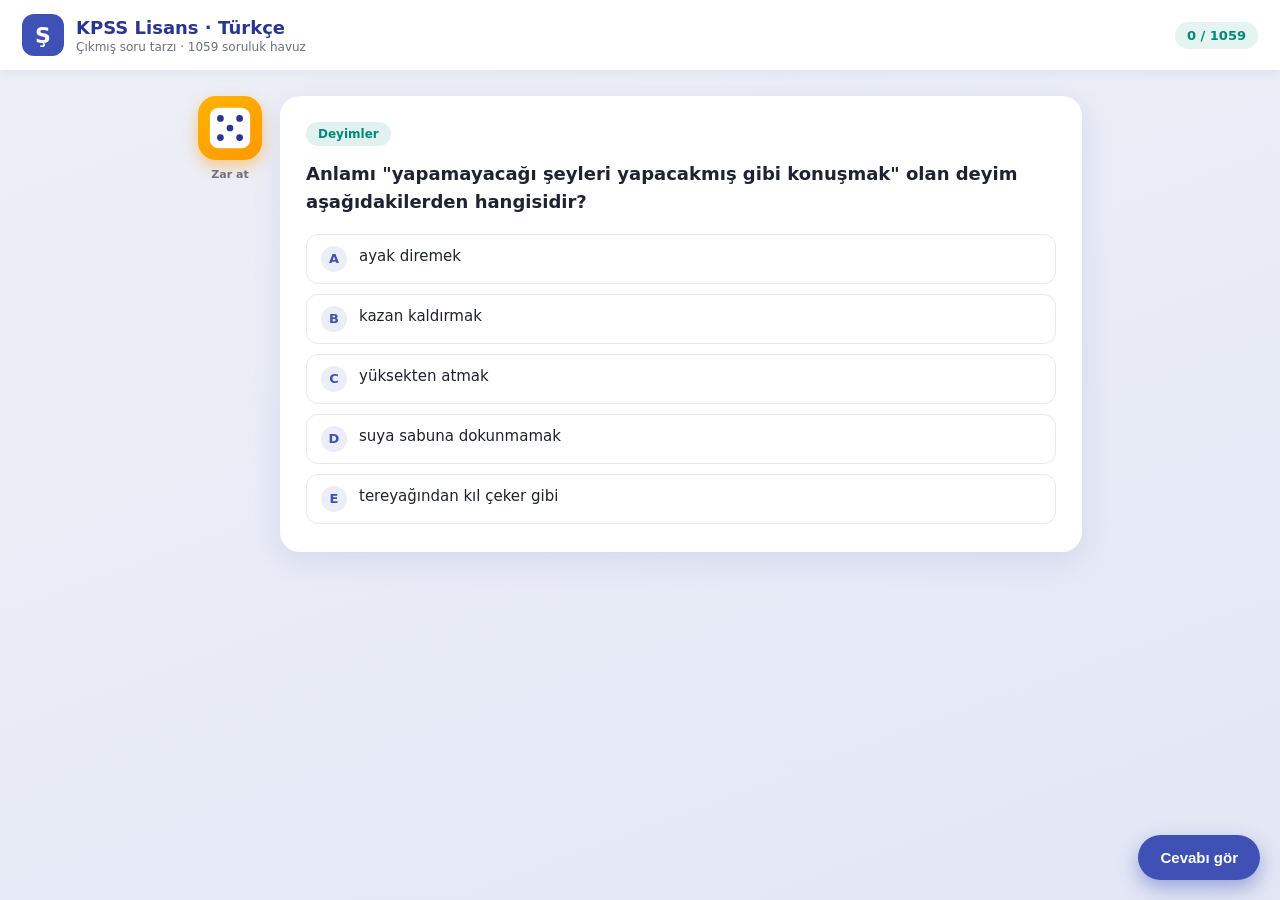
==== index.html @ cc01cf5a "Android uygulamasını KPSS Türkçe web sitesine çevir, havuzu 1059 soruya çıkar - Android/Gradle proje" ====
<!DOCTYPE html>
<html lang="tr">
<head>
  <meta charset="UTF-8" />
  <meta name="viewport" content="width=device-width, initial-scale=1.0" />
  <title>KPSS Türkçe — Çıkmış Soru Pratiği</title>
  <meta name="description" content="KPSS Lisans Türkçe için rastgele soru pratiği. Zara bas, yeni soru gelsin; cevabı sağ alt köşeden gör." />
  <link rel="preconnect" href="https://fonts.googleapis.com" />
  <link rel="stylesheet" href="style.css" />
  <link rel="icon" href="data:image/svg+xml,%3Csvg xmlns='http://www.w3.org/2000/svg' viewBox='0 0 100 100'%3E%3Crect width='100' height='100' rx='20' fill='%233f51b5'/%3E%3Ctext x='50' y='68' font-size='56' text-anchor='middle' fill='white' font-family='Arial'%3EŞ%3C/text%3E%3C/svg%3E" />
</head>
<body>
  <header class="topbar">
    <div class="brand">
      <span class="logo">Ş</span>
      <div>
        <h1>KPSS Lisans · Türkçe</h1>
        <p id="poolInfo">Çıkmış soru tarzı pratik</p>
      </div>
    </div>
    <div class="counter" id="counter" title="Çözülen soru / havuz">0 / 0</div>
  </header>

  <main class="stage">
    <!-- SOL: rastgele soru getiren zar -->
    <div class="dice-zone">
      <button id="diceBtn" class="dice" aria-label="Rastgele yeni soru">
        <svg viewBox="0 0 100 100" class="dice-svg" aria-hidden="true">
          <rect x="8" y="8" width="84" height="84" rx="18" />
          <circle class="pip" cx="30" cy="30" r="7" />
          <circle class="pip" cx="50" cy="50" r="7" />
          <circle class="pip" cx="70" cy="30" r="7" />
          <circle class="pip" cx="30" cy="70" r="7" />
          <circle class="pip" cx="70" cy="70" r="7" />
        </svg>
      </button>
      <span class="dice-label">Zar at</span>
    </div>

    <!-- ORTA: soru kartı -->
    <section class="card" id="card">
      <span class="topic" id="topic">—</span>
      <p class="question" id="questionText">Sorular yükleniyor…</p>
      <ul class="options" id="options"></ul>
    </section>
  </main>

  <!-- SAĞ ALT: cevap köşesi -->
  <div class="answer-corner">
    <div class="answer-box" id="answerBox" hidden>
      <div class="answer-label">CEVAP</div>
      <div class="answer-letter" id="answerLetter">—</div>
      <div class="answer-explain" id="answerExplain"></div>
    </div>
    <button id="answerBtn" class="answer-btn">Cevabı gör</button>
  </div>

  <script src="app.js"></script>
</body>
</html>
---- style.css ----
:root {
  --indigo: #3f51b5;
  --indigo-dark: #283593;
  --teal: #00897b;
  --amber: #ffb300;
  --bg: #eef0f7;
  --surface: #ffffff;
  --ink: #1f2330;
  --muted: #6b7180;
  --ok: #1e9e6a;
}

* { box-sizing: border-box; }

html, body { height: 100%; }

body {
  margin: 0;
  font-family: "Segoe UI", system-ui, -apple-system, Roboto, Arial, sans-serif;
  color: var(--ink);
  background: linear-gradient(160deg, #eef0f7 0%, #e3e7f5 100%);
  min-height: 100vh;
  display: flex;
  flex-direction: column;
}

/* ---------- Üst bar ---------- */
.topbar {
  display: flex;
  align-items: center;
  justify-content: space-between;
  padding: 14px 22px;
  background: var(--surface);
  box-shadow: 0 2px 10px rgba(40, 53, 147, 0.08);
  position: sticky;
  top: 0;
  z-index: 5;
}
.brand { display: flex; align-items: center; gap: 12px; }
.logo {
  width: 42px; height: 42px;
  display: grid; place-items: center;
  background: var(--indigo);
  color: #fff;
  font-weight: 800;
  font-size: 22px;
  border-radius: 12px;
}
.topbar h1 { font-size: 18px; margin: 0; color: var(--indigo-dark); }
.topbar p { font-size: 12px; margin: 2px 0 0; color: var(--muted); }
.counter {
  font-size: 13px;
  font-weight: 700;
  color: var(--teal);
  background: rgba(0, 137, 123, 0.1);
  padding: 6px 12px;
  border-radius: 50px;
}

/* ---------- Sahne ---------- */
.stage {
  flex: 1;
  display: flex;
  align-items: flex-start;
  gap: 18px;
  width: 100%;
  max-width: 920px;
  margin: 0 auto;
  padding: 26px 18px 120px;
}

/* ---------- Zar ---------- */
.dice-zone {
  position: sticky;
  top: 90px;
  display: flex;
  flex-direction: column;
  align-items: center;
  gap: 8px;
  flex-shrink: 0;
}
.dice {
  width: 64px; height: 64px;
  border: none;
  background: linear-gradient(145deg, var(--amber), #ff9800);
  border-radius: 18px;
  cursor: pointer;
  box-shadow: 0 6px 16px rgba(255, 152, 0, 0.45);
  padding: 8px;
  transition: transform .15s ease, box-shadow .15s ease;
}
.dice:hover { box-shadow: 0 8px 22px rgba(255, 152, 0, 0.6); transform: translateY(-2px); }
.dice:active { transform: scale(.94); }
.dice-svg { width: 100%; height: 100%; }
.dice-svg rect { fill: #fff; }
.dice-svg .pip { fill: var(--indigo-dark); }
.dice.rolling { animation: roll .6s ease; }
@keyframes roll {
  0%   { transform: rotate(0)   scale(1); }
  50%  { transform: rotate(180deg) scale(1.12); }
  100% { transform: rotate(360deg) scale(1); }
}
.dice-label { font-size: 11px; font-weight: 700; color: var(--muted); }

/* ---------- Soru kartı ---------- */
.card {
  flex: 1;
  background: var(--surface);
  border-radius: 20px;
  padding: 26px 26px 28px;
  box-shadow: 0 8px 30px rgba(40, 53, 147, 0.10);
  animation: pop .25s ease;
  min-height: 220px;
}
@keyframes pop {
  from { opacity: 0; transform: translateY(8px); }
  to   { opacity: 1; transform: translateY(0); }
}
.topic {
  display: inline-block;
  font-size: 12px;
  font-weight: 700;
  color: var(--teal);
  background: rgba(0, 137, 123, 0.12);
  padding: 5px 12px;
  border-radius: 50px;
  margin-bottom: 14px;
}
.question {
  font-size: 18px;
  line-height: 1.55;
  font-weight: 600;
  margin: 0 0 18px;
  white-space: pre-line;
}
.options { list-style: none; margin: 0; padding: 0; display: grid; gap: 10px; }
.options li {
  display: flex;
  align-items: flex-start;
  gap: 12px;
  padding: 11px 14px;
  border: 1.5px solid #e6e8f2;
  border-radius: 12px;
  cursor: pointer;
  font-size: 15px;
  line-height: 1.4;
  transition: background .12s, border-color .12s;
}
.options li:hover { background: #f6f7fc; border-color: #cfd3ea; }
.options li .letter {
  flex-shrink: 0;
  width: 26px; height: 26px;
  display: grid; place-items: center;
  border-radius: 50%;
  background: rgba(63, 81, 181, 0.10);
  color: var(--indigo);
  font-weight: 800;
  font-size: 13px;
}
.options li.correct {
  background: rgba(30, 158, 106, 0.12);
  border-color: var(--ok);
}
.options li.correct .letter { background: var(--ok); color: #fff; }
.options li.wrong {
  background: rgba(214, 64, 69, 0.10);
  border-color: #d64045;
}
.options li.wrong .letter { background: #d64045; color: #fff; }

/* ---------- Cevap köşesi (sağ alt) ---------- */
.answer-corner {
  position: fixed;
  right: 20px;
  bottom: 20px;
  z-index: 6;
  display: flex;
  flex-direction: column;
  align-items: flex-end;
  gap: 10px;
}
.answer-box {
  width: min(280px, 80vw);
  background: var(--teal);
  color: #fff;
  border-radius: 16px;
  padding: 14px 16px;
  box-shadow: 0 10px 28px rgba(0, 137, 123, 0.4);
  animation: pop .2s ease;
}
.answer-label { font-size: 11px; font-weight: 700; letter-spacing: 1px; opacity: .85; }
.answer-letter { font-size: 18px; font-weight: 800; margin-top: 3px; }
.answer-explain { font-size: 13px; line-height: 1.45; margin-top: 8px; opacity: .97; }
.answer-btn {
  border: none;
  background: var(--indigo);
  color: #fff;
  font-size: 15px;
  font-weight: 700;
  padding: 14px 22px;
  border-radius: 50px;
  cursor: pointer;
  box-shadow: 0 8px 20px rgba(63, 81, 181, 0.45);
  transition: transform .12s, background .12s;
}
.answer-btn:hover { transform: translateY(-2px); }
.answer-btn:active { transform: scale(.96); }
.answer-btn.shown { background: var(--teal); box-shadow: 0 8px 20px rgba(0, 137, 123, 0.45); }

/* ---------- Mobil ---------- */
@media (max-width: 560px) {
  .stage { padding: 18px 12px 130px; gap: 10px; }
  .dice-zone { top: 78px; }
  .dice { width: 54px; height: 54px; }
  .card { padding: 20px 16px 22px; }
  .question { font-size: 16px; }
  .topbar h1 { font-size: 15px; }
}
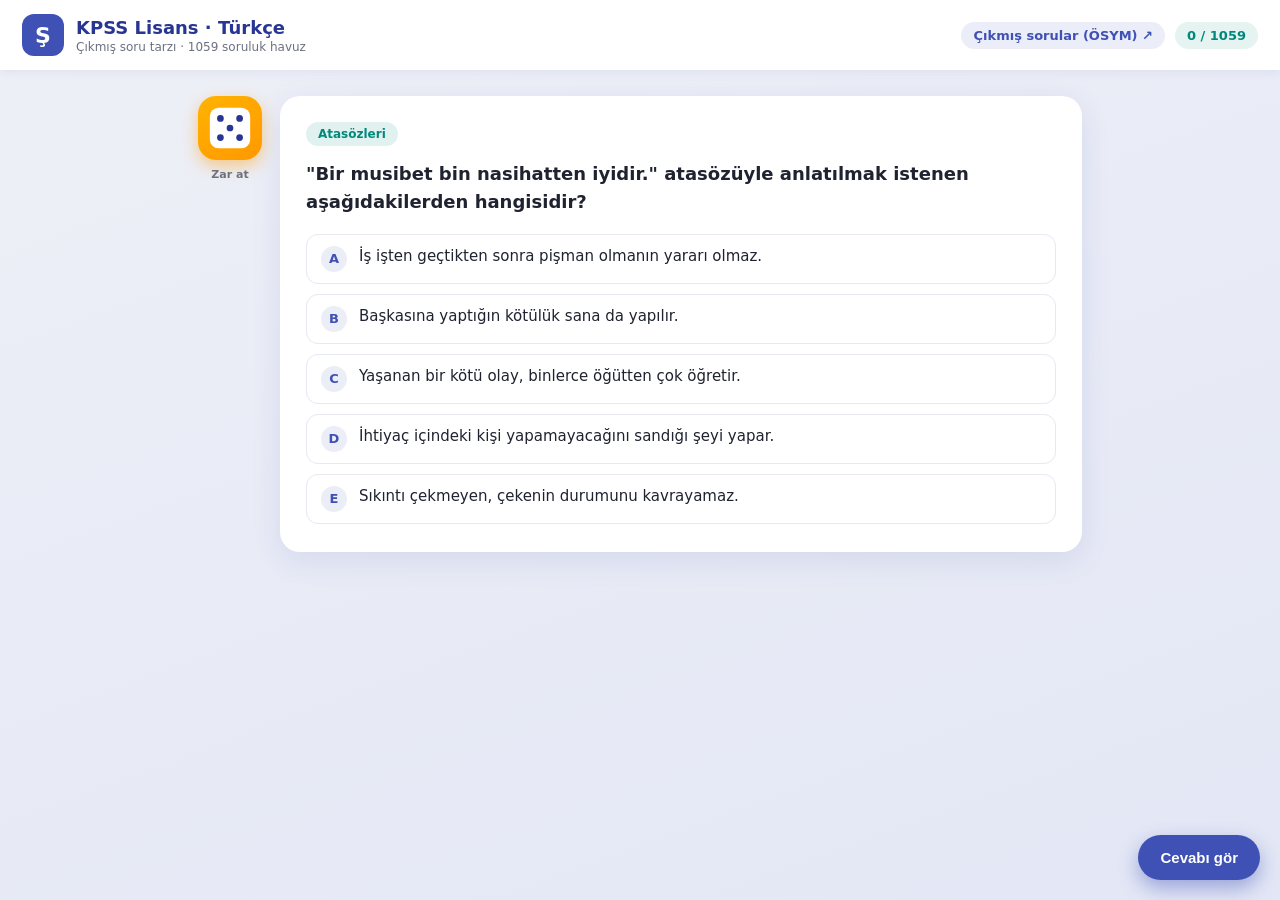
==== commit 841218f9: "Resmî ÖSYM çıkmış sorular için Kaynaklar sayfası ekle Telifli soru içeriğini kopyalamadan, gerçek çı" ====
--- a/index.html
+++ b/index.html
@@ -18,7 +18,10 @@
         <p id="poolInfo">Çıkmış soru tarzı pratik</p>
       </div>
     </div>
-    <div class="counter" id="counter" title="Çözülen soru / havuz">0 / 0</div>
+    <div style="display:flex;align-items:center;gap:10px">
+      <a class="nav-link" href="kaynaklar.html">Çıkmış sorular (ÖSYM) ↗</a>
+      <div class="counter" id="counter" title="Çözülen soru / havuz">0 / 0</div>
+    </div>
   </header>
 
   <main class="stage">
--- a/style.css
+++ b/style.css
@@ -207,6 +207,67 @@
 .answer-btn:active { transform: scale(.96); }
 .answer-btn.shown { background: var(--teal); box-shadow: 0 8px 20px rgba(0, 137, 123, 0.45); }
 
+/* ---------- Kaynaklar sayfası ---------- */
+.sources {
+  width: 100%;
+  max-width: 760px;
+  margin: 0 auto;
+  padding: 26px 18px 60px;
+}
+.note {
+  background: rgba(255, 179, 0, 0.14);
+  border: 1px solid rgba(255, 152, 0, 0.4);
+  border-radius: 14px;
+  padding: 14px 16px;
+  font-size: 14px;
+  line-height: 1.55;
+  color: #5b4a12;
+  margin-bottom: 20px;
+}
+.src-card {
+  background: var(--surface);
+  border-radius: 18px;
+  padding: 20px 22px;
+  box-shadow: 0 6px 22px rgba(40, 53, 147, 0.08);
+  margin-bottom: 18px;
+}
+.src-card h2 { font-size: 17px; margin: 0 0 8px; color: var(--indigo-dark); }
+.src-card p { font-size: 14px; line-height: 1.55; margin: 0 0 12px; color: var(--ink); }
+.src-card .hint { font-size: 12.5px; color: var(--muted); margin-top: 10px; }
+.src-link {
+  display: inline-block;
+  background: var(--indigo);
+  color: #fff;
+  text-decoration: none;
+  font-weight: 700;
+  font-size: 14px;
+  padding: 10px 16px;
+  border-radius: 50px;
+}
+.src-link:hover { background: var(--indigo-dark); }
+.year-list { margin: 0; padding-left: 0; list-style: none; display: grid; gap: 9px; }
+.year-list a {
+  display: block;
+  padding: 12px 14px;
+  border: 1.5px solid #e6e8f2;
+  border-radius: 12px;
+  text-decoration: none;
+  color: var(--indigo-dark);
+  font-weight: 600;
+  font-size: 14px;
+}
+.year-list a:hover { background: #f6f7fc; border-color: #cfd3ea; }
+.topbar .nav-link {
+  font-size: 13px;
+  font-weight: 700;
+  color: var(--indigo);
+  background: rgba(63, 81, 181, 0.10);
+  padding: 6px 12px;
+  border-radius: 50px;
+  text-decoration: none;
+}
+.topbar .nav-link:hover { background: rgba(63, 81, 181, 0.18); }
+
 /* ---------- Mobil ---------- */
 @media (max-width: 560px) {
   .stage { padding: 18px 12px 130px; gap: 10px; }
